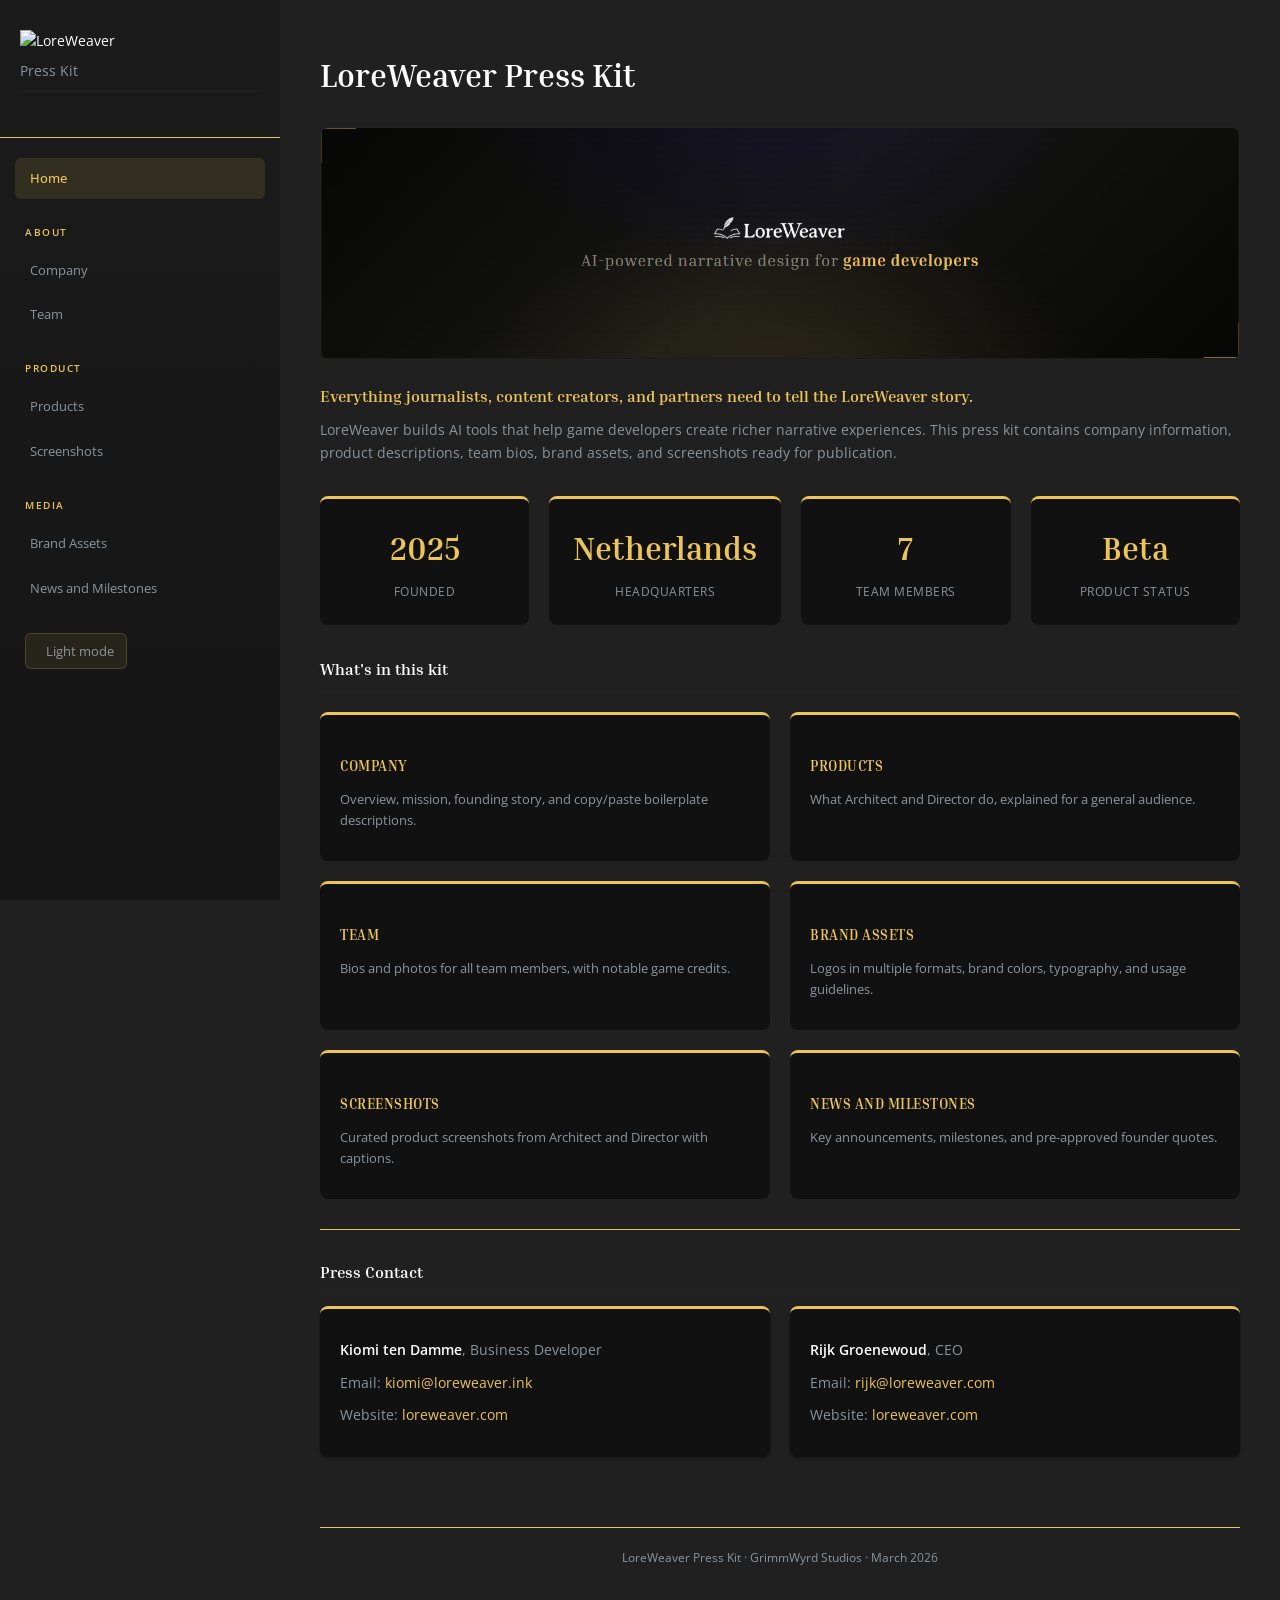
==== index.html @ c93833cc "Initial press kit site" ====
<!DOCTYPE html>
<html lang="en">
<head>
    <meta charset="UTF-8">
    <meta name="viewport" content="width=device-width, initial-scale=1.0">
    <title>LoreWeaver Press Kit</title>
    <link rel="stylesheet" href="styles.css">
</head>
<body>
    <div class="page-wrapper">
        <nav class="sidebar">
            <div class="sidebar-logo">
                <img src="images/logo.png" alt="LoreWeaver">
                <h2>Press Kit</h2>
            </div>

            <div class="nav-section">
                <a href="index.html" class="nav-link active">Home</a>
            </div>

            <div class="nav-section">
                <div class="nav-section-title">About</div>
                <a href="company.html" class="nav-link">Company</a>
                <a href="team.html" class="nav-link">Team</a>
            </div>

            <div class="nav-section">
                <div class="nav-section-title">Product</div>
                <a href="products.html" class="nav-link">Products</a>
                <a href="screenshots.html" class="nav-link">Screenshots</a>
            </div>

            <div class="nav-section">
                <div class="nav-section-title">Media</div>
                <a href="brand-assets.html" class="nav-link">Brand Assets</a>
                <a href="news.html" class="nav-link">News and Milestones</a>
            </div>

            <button class="theme-toggle" id="theme-toggle" onclick="toggleTheme()" title="Toggle light/dark mode">
                <span class="theme-toggle-icon" id="theme-icon"></span> <span id="theme-label"></span>
            </button>
        </nav>

        <main class="main-content">

            <div class="hero" style="text-align: left; padding: 20px 0 10px;">
                <h1 style="font-size: 32px; margin-bottom: 16px;">LoreWeaver Press Kit</h1>
            </div>

            <div style="border-radius: 8px; overflow: hidden; border: 1px solid var(--border-color); margin-bottom: 24px;">
                <img src="images/LoreWeaver Linkedin Banner.png" alt="LoreWeaver: AI-powered narrative design for game developers" style="width: 100%; display: block;">
            </div>

            <div style="margin-bottom: 32px;">
                <p style="font-size: 16px; color: var(--primary-color); font-weight: 600; font-family: 'Inria Serif', serif; margin-bottom: 8px;">Everything journalists, content creators, and partners need to tell the LoreWeaver story.</p>
                <p style="color: var(--text-light); font-size: 14px;">LoreWeaver builds AI tools that help game developers create richer narrative experiences. This press kit contains company information, product descriptions, team bios, brand assets, and screenshots ready for publication.</p>
            </div>

            <div class="metrics-grid" style="margin-bottom: 32px;">
                <div class="metric-card">
                    <div class="metric-value">2025</div>
                    <div class="metric-label">Founded</div>
                </div>
                <div class="metric-card">
                    <div class="metric-value">Netherlands</div>
                    <div class="metric-label">Headquarters</div>
                </div>
                <div class="metric-card">
                    <div class="metric-value">7</div>
                    <div class="metric-label">Team Members</div>
                </div>
                <div class="metric-card">
                    <div class="metric-value">Beta</div>
                    <div class="metric-label">Product Status</div>
                </div>
            </div>

            <h2 style="font-size: 16px; margin-bottom: 16px;">What's in this kit</h2>
            <div class="quick-links">
                <a href="company.html" class="quick-link-group" style="text-decoration: none; cursor: pointer;">
                    <h3>Company</h3>
                    <p style="font-size: 13px; color: var(--text-light);">Overview, mission, founding story, and copy/paste boilerplate descriptions.</p>
                </a>
                <a href="products.html" class="quick-link-group" style="text-decoration: none; cursor: pointer;">
                    <h3>Products</h3>
                    <p style="font-size: 13px; color: var(--text-light);">What Architect and Director do, explained for a general audience.</p>
                </a>
                <a href="team.html" class="quick-link-group" style="text-decoration: none; cursor: pointer;">
                    <h3>Team</h3>
                    <p style="font-size: 13px; color: var(--text-light);">Bios and photos for all team members, with notable game credits.</p>
                </a>
                <a href="brand-assets.html" class="quick-link-group" style="text-decoration: none; cursor: pointer;">
                    <h3>Brand Assets</h3>
                    <p style="font-size: 13px; color: var(--text-light);">Logos in multiple formats, brand colors, typography, and usage guidelines.</p>
                </a>
                <a href="screenshots.html" class="quick-link-group" style="text-decoration: none; cursor: pointer;">
                    <h3>Screenshots</h3>
                    <p style="font-size: 13px; color: var(--text-light);">Curated product screenshots from Architect and Director with captions.</p>
                </a>
                <a href="news.html" class="quick-link-group" style="text-decoration: none; cursor: pointer;">
                    <h3>News and Milestones</h3>
                    <p style="font-size: 13px; color: var(--text-light);">Key announcements, milestones, and pre-approved founder quotes.</p>
                </a>
            </div>

            <hr>

            <h2 style="font-size: 16px; margin-bottom: 12px;">Press Contact</h2>
            <div style="display: grid; grid-template-columns: repeat(2, 1fr); gap: 20px;">
                <div class="card">
                    <p><strong>Kiomi ten Damme</strong>, Business Developer</p>
                    <p>Email: <a href="mailto:kiomi@loreweaver.ink">kiomi@loreweaver.ink</a></p>
                    <p>Website: <a href="https://loreweaver.com">loreweaver.com</a></p>
                </div>
                <div class="card">
                    <p><strong>Rijk Groenewoud</strong>, CEO</p>
                    <p>Email: <a href="mailto:rijk@loreweaver.com">rijk@loreweaver.com</a></p>
                    <p>Website: <a href="https://loreweaver.com">loreweaver.com</a></p>
                </div>
            </div>

            <div class="page-footer">
                LoreWeaver Press Kit &middot; GrimmWyrd Studios &middot; March 2026
            </div>
        </main>
    </div>
<script>
(function() {
    var theme = localStorage.getItem('presskit-theme') || 'dark';
    document.documentElement.setAttribute('data-theme', theme);
    function updateBtn(t) {
        var icon = document.getElementById('theme-icon');
        var label = document.getElementById('theme-label');
        if (icon) icon.textContent = '';
        if (label) label.textContent = t === 'dark' ? 'Light mode' : 'Dark mode';
    }
    window.toggleTheme = function() {
        var current = document.documentElement.getAttribute('data-theme') || 'dark';
        var next = current === 'dark' ? 'light' : 'dark';
        document.documentElement.setAttribute('data-theme', next);
        localStorage.setItem('presskit-theme', next);
        updateBtn(next);
    };
    document.addEventListener('DOMContentLoaded', function() { updateBtn(theme); });
})();
</script>
</body>
</html>
---- styles.css ----
/* LoreWeaver Press Kit - Dark Premium Theme */
/* Matches LoreWeaver house style */

@import url('https://fonts.googleapis.com/css2?family=Inria+Serif:wght@400;700&family=Open+Sans:wght@300;400;500;600;700&display=swap');

:root {
    --primary-color: #ECC457;
    --secondary-color: #D4A843;
    --accent-color: #ECC457;
    --tertiary-color: #3316E6;
    --text-color: #FFFFFF;
    --text-light: #8B949E;
    --border-color: #222222;
    --bg-light: #111111;
    --bg-white: #111111;
    --bg-body: #1F201F;
    --bg-cream: #eae6d5;
    --success-color: #38a169;
    --warning-color: #ECC457;
    --danger-color: #e53e3e;
    --info-color: #ECC457;
}

/* Light Mode Overrides */
[data-theme="light"] {
    --primary-color: #D4A843;
    --secondary-color: #B8922E;
    --accent-color: #D4A843;
    --text-color: #1F201F;
    --text-light: #4a5568;
    --border-color: #e2e8f0;
    --bg-light: #FFFFFF;
    --bg-white: #FFFFFF;
    --bg-body: #F5F5F0;
}

[data-theme="light"] .page-header h1,
[data-theme="light"] h2,
[data-theme="light"] h3 {
    color: #1F201F;
}

[data-theme="light"] td,
[data-theme="light"] strong,
[data-theme="light"] li strong {
    color: #1F201F;
}

[data-theme="light"] thead {
    background: #F0EDE6;
}

[data-theme="light"] th {
    border-bottom: 1px solid #d4cfc4;
}

[data-theme="light"] tbody tr:hover {
    background: #F9F8F5;
}

[data-theme="light"] .card {
    background: #FFFFFF;
    box-shadow: 0 1px 3px rgba(0, 0, 0, 0.1);
}

[data-theme="light"] blockquote,
[data-theme="light"] .callout {
    background: #FFFFFF;
}

[data-theme="light"] code {
    background: #F0EDE6;
}

/* Sidebar stays dark in both modes */
.sidebar,
.sidebar .nav-section-title,
.sidebar .nav-link,
.sidebar .nav-link:hover,
.sidebar .nav-link.active,
.sidebar .sidebar-logo h2 {
    color: revert;
}

.sidebar .nav-section-title {
    color: #ECC457;
}

.sidebar .nav-link {
    color: #8B949E;
}

.sidebar .nav-link:hover {
    color: #FFFFFF;
}

.sidebar .nav-link.active {
    color: #ECC457;
}

.sidebar .sidebar-logo h2 {
    color: #8B949E;
}

/* Theme Toggle Button */
.theme-toggle {
    display: flex;
    align-items: center;
    justify-content: center;
    margin: 10px 25px;
    padding: 8px 12px;
    background: rgba(236, 196, 87, 0.08);
    border: 1px solid rgba(236, 196, 87, 0.2);
    border-radius: 6px;
    color: #8B949E;
    font-size: 13px;
    font-family: 'Open Sans', sans-serif;
    cursor: pointer;
    transition: all 0.2s ease;
}

.theme-toggle:hover {
    background: rgba(236, 196, 87, 0.15);
    color: #FFFFFF;
}

.theme-toggle-icon {
    margin-right: 8px;
    font-size: 16px;
}

* {
    margin: 0;
    padding: 0;
    box-sizing: border-box;
}

body {
    font-family: 'Open Sans', -apple-system, BlinkMacSystemFont, 'Segoe UI', Roboto, sans-serif;
    font-size: 14px;
    line-height: 1.6;
    color: var(--text-color);
    background: var(--bg-body);
}

/* Layout */
.page-wrapper {
    display: flex;
    min-height: 100vh;
}

/* Sidebar Navigation */
.sidebar {
    width: 280px;
    background: linear-gradient(180deg, #1a1b1a, #141514);
    color: white;
    padding: 20px 0;
    position: fixed;
    height: 100vh;
    overflow-y: auto;
}

.sidebar-logo {
    padding: 10px 20px 30px;
    border-bottom: 1px solid var(--primary-color);
    margin-bottom: 20px;
}

.sidebar-logo img {
    max-width: 180px;
    height: auto;
}

.sidebar-logo h2 {
    font-family: 'Open Sans', sans-serif;
    font-size: 14px;
    font-weight: 400;
    color: var(--text-light);
    margin-top: 8px;
}

.nav-section {
    padding: 0 15px;
    margin-bottom: 25px;
}

.nav-section-title {
    font-size: 10px;
    text-transform: uppercase;
    letter-spacing: 1.5px;
    color: var(--primary-color);
    padding: 0 10px;
    margin-bottom: 10px;
    font-family: 'Open Sans', sans-serif;
    font-weight: 600;
}

.nav-link {
    display: block;
    padding: 10px 15px;
    color: var(--text-light);
    text-decoration: none;
    border-radius: 6px;
    margin-bottom: 4px;
    font-size: 13px;
    font-family: 'Open Sans', sans-serif;
    transition: all 0.2s ease;
}

.nav-link:hover {
    background: rgba(236, 196, 87, 0.08);
    color: #FFFFFF;
}

.nav-link.active {
    background: rgba(236, 196, 87, 0.12);
    color: var(--primary-color);
    font-weight: 500;
}

/* Main Content */
.main-content {
    flex: 1;
    margin-left: 280px;
    padding: 30px 40px;
    max-width: 1200px;
    background: var(--bg-body);
}

/* Page Header */
.page-header {
    margin-bottom: 30px;
    padding-bottom: 20px;
    border-bottom: 2px solid var(--primary-color);
}

.page-header h1 {
    font-family: 'Inria Serif', Georgia, serif;
    font-size: 28px;
    font-weight: 700;
    color: #FFFFFF;
    margin-bottom: 8px;
}

.page-header .subtitle {
    color: var(--text-light);
    font-size: 14px;
}

.page-header .version-badge {
    display: inline-block;
    background: var(--primary-color);
    color: #000000;
    padding: 3px 10px;
    border-radius: 4px;
    font-size: 11px;
    font-weight: 600;
    margin-left: 10px;
    vertical-align: middle;
    font-family: 'Open Sans', sans-serif;
}

/* Section Headers */
h2 {
    font-family: 'Inria Serif', Georgia, serif;
    font-size: 20px;
    font-weight: 700;
    color: #FFFFFF;
    margin: 30px 0 15px 0;
    padding-bottom: 8px;
    border-bottom: 1px solid var(--border-color);
}

h3 {
    font-family: 'Inria Serif', Georgia, serif;
    font-size: 16px;
    font-weight: 700;
    color: #FFFFFF;
    margin: 20px 0 12px 0;
}

h4 {
    font-family: 'Inria Serif', Georgia, serif;
    font-size: 14px;
    font-weight: 700;
    color: var(--text-light);
    margin: 15px 0 10px 0;
}

/* Cards */
.card {
    background: #111111;
    border-radius: 8px;
    box-shadow: 0 1px 3px rgba(0, 0, 0, 0.4);
    padding: 20px;
    margin-bottom: 20px;
    border-top: 3px solid var(--primary-color);
}

/* Tables */
table {
    width: 100%;
    border-collapse: collapse;
    margin: 15px 0;
    font-size: 13px;
}

thead {
    background: #111111;
}

th {
    padding: 12px 10px;
    text-align: left;
    font-weight: 600;
    font-size: 11px;
    color: var(--primary-color);
    text-transform: uppercase;
    letter-spacing: 0.5px;
    border-bottom: 1px solid #333333;
}

td {
    padding: 10px;
    border-bottom: 1px solid var(--border-color);
    color: #FFFFFF;
}

tbody tr:hover {
    background: #1a1a1a;
}

/* Callouts */
.callout {
    padding: 15px 20px;
    border-radius: 6px;
    margin: 15px 0;
    border-left: 4px solid var(--primary-color);
    background: #111111;
    color: var(--text-light);
}

blockquote {
    padding: 15px 20px;
    border-radius: 6px;
    margin: 15px 0;
    border-left: 4px solid var(--primary-color);
    background: #111111;
    color: var(--text-light);
}

blockquote p {
    margin: 0;
}

/* Lists */
ul, ol {
    margin: 10px 0;
    padding-left: 25px;
}

li {
    margin: 6px 0;
    color: var(--text-light);
}

li strong {
    color: #FFFFFF;
}

/* Paragraphs */
p {
    margin: 10px 0;
    color: var(--text-light);
}

/* Bold and Strong */
strong {
    font-weight: 600;
    color: #FFFFFF;
}

/* Links */
a {
    color: var(--primary-color);
    text-decoration: none;
}

a:hover {
    text-decoration: underline;
}

/* Horizontal Rules */
hr {
    border: none;
    border-top: 1px solid var(--primary-color);
    margin: 30px 0;
}

/* Footer */
.page-footer {
    margin-top: 50px;
    padding: 20px 0;
    border-top: 1px solid var(--primary-color);
    color: var(--text-light);
    font-size: 12px;
    text-align: center;
}

/* Hero */
.hero { text-align: center; padding: 40px 0 30px; }
.hero h1 { font-family: 'Inria Serif', serif; font-size: 36px; color: #FFFFFF; margin-bottom: 12px; border-bottom: none; }
.hero .tagline { color: var(--text-light); font-size: 16px; margin-bottom: 8px; }

/* Metrics Grid */
.metrics-grid { display: grid; grid-template-columns: repeat(4, 1fr); gap: 20px; margin: 30px 0; }
.metric-card { background: #111111; border-radius: 8px; padding: 24px; text-align: center; border-top: 3px solid var(--primary-color); }
.metric-value { font-family: 'Inria Serif', serif; font-size: 32px; font-weight: 700; color: var(--primary-color); }
.metric-label { font-size: 12px; color: var(--text-light); text-transform: uppercase; letter-spacing: 0.5px; margin-top: 8px; }

[data-theme="light"] .metric-card { background: #FFFFFF; box-shadow: 0 1px 3px rgba(0,0,0,0.1); }
[data-theme="light"] .hero h1 { color: #1F201F; }

/* Quick Links */
.quick-links { display: grid; grid-template-columns: repeat(2, 1fr); gap: 20px; margin: 20px 0; }
.quick-link-group { background: #111111; border-radius: 8px; padding: 20px; border-top: 3px solid var(--primary-color); }
.quick-link-group h3 { font-family: 'Inria Serif', serif; font-size: 14px; color: var(--primary-color); text-transform: uppercase; letter-spacing: 0.5px; margin-bottom: 12px; }
.quick-link-group a { display: block; color: var(--text-light); text-decoration: none; padding: 4px 0; font-size: 13px; }
.quick-link-group a:hover { color: #FFFFFF; }
[data-theme="light"] .quick-link-group { background: #FFFFFF; box-shadow: 0 1px 3px rgba(0,0,0,0.1); }
[data-theme="light"] .quick-link-group a:hover { color: #1F201F; }

/* Team Grid */
.team-grid {
    display: grid;
    grid-template-columns: repeat(3, 1fr);
    gap: 24px;
    margin: 20px 0;
}

.team-card {
    background: #111111;
    border-radius: 8px;
    padding: 24px;
    text-align: center;
    border-top: 3px solid var(--primary-color);
}

.team-card img {
    width: 120px;
    height: 120px;
    border-radius: 50%;
    object-fit: cover;
    margin-bottom: 16px;
    border: 2px solid var(--primary-color);
}

.team-card .team-name {
    font-family: 'Inria Serif', serif;
    font-size: 16px;
    font-weight: 700;
    color: #FFFFFF;
    margin-bottom: 4px;
}

.team-card .team-role {
    font-size: 13px;
    color: var(--primary-color);
    font-weight: 600;
    margin-bottom: 8px;
}

.team-card .team-bio {
    font-size: 13px;
    color: var(--text-light);
    line-height: 1.5;
}

[data-theme="light"] .team-card {
    background: #FFFFFF;
    box-shadow: 0 1px 3px rgba(0,0,0,0.1);
}

[data-theme="light"] .team-card .team-name {
    color: #1F201F;
}

/* Asset Grid */
.asset-grid {
    display: grid;
    grid-template-columns: repeat(2, 1fr);
    gap: 24px;
    margin: 20px 0;
}

.asset-card {
    background: #111111;
    border-radius: 8px;
    padding: 24px;
    border-top: 3px solid var(--primary-color);
    text-align: center;
}

.asset-card.dark-preview {
    background: #111111;
}

.asset-card.light-preview {
    background: #eae6d5;
}

[data-theme="light"] .asset-card.dark-preview {
    background: #1F201F;
}

[data-theme="light"] .asset-card.light-preview {
    background: #eae6d5;
}

.asset-card img {
    max-width: 200px;
    max-height: 150px;
    height: auto;
    margin-bottom: 12px;
}

.asset-card .asset-label {
    font-size: 13px;
    font-weight: 600;
    color: #FFFFFF;
    margin-bottom: 4px;
}

.asset-card.light-preview .asset-label {
    color: #1F201F;
}

.asset-card .asset-desc {
    font-size: 12px;
    color: var(--text-light);
}

.asset-card.light-preview .asset-desc {
    color: #4a5568;
}

/* Color Swatches */
.swatch-grid {
    display: grid;
    grid-template-columns: repeat(5, 1fr);
    gap: 16px;
    margin: 20px 0;
}

.swatch {
    border-radius: 8px;
    padding: 30px 16px 16px;
    text-align: center;
    border: 1px solid var(--border-color);
}

.swatch .swatch-label {
    font-size: 12px;
    font-weight: 600;
    margin-bottom: 4px;
}

.swatch .swatch-hex {
    font-size: 13px;
    font-family: 'Consolas', monospace;
}

/* Screenshot Gallery */
.screenshot-grid {
    display: grid;
    grid-template-columns: 1fr;
    gap: 30px;
    margin: 20px 0;
}

.screenshot-item {
    background: #111111;
    border-radius: 8px;
    overflow: hidden;
    border: 1px solid var(--border-color);
}

.screenshot-item img {
    width: 100%;
    display: block;
    cursor: pointer;
    transition: transform 0.2s;
}

.screenshot-item img:hover {
    transform: scale(1.01);
}

.screenshot-item .screenshot-caption {
    padding: 16px 20px;
    font-size: 13px;
    color: var(--text-light);
}

.screenshot-item .screenshot-caption strong {
    color: #FFFFFF;
    display: block;
    margin-bottom: 4px;
}

[data-theme="light"] .screenshot-item {
    background: #FFFFFF;
    box-shadow: 0 1px 3px rgba(0,0,0,0.1);
}

/* Boilerplate / Copy Block */
.copy-block {
    background: #111111;
    border-radius: 8px;
    padding: 20px;
    margin: 15px 0;
    border-left: 4px solid var(--primary-color);
    position: relative;
}

.copy-block p {
    color: var(--text-light);
    margin: 0;
    line-height: 1.7;
}

.copy-block .copy-label {
    font-size: 11px;
    text-transform: uppercase;
    letter-spacing: 1px;
    color: var(--primary-color);
    font-weight: 600;
    margin-bottom: 8px;
    display: block;
}

[data-theme="light"] .copy-block {
    background: #FFFFFF;
}

/* Milestone Timeline */
.timeline {
    margin: 20px 0;
    padding-left: 0;
    list-style: none;
}

.timeline-item {
    position: relative;
    padding: 0 0 24px 30px;
    border-left: 2px solid var(--border-color);
    margin-left: 8px;
}

.timeline-item:last-child {
    border-left-color: transparent;
}

.timeline-item::before {
    content: '';
    position: absolute;
    left: -7px;
    top: 4px;
    width: 12px;
    height: 12px;
    border-radius: 50%;
    background: var(--primary-color);
}

.timeline-item .timeline-date {
    font-size: 12px;
    color: var(--primary-color);
    font-weight: 600;
    margin-bottom: 4px;
}

.timeline-item .timeline-content {
    font-size: 14px;
    color: var(--text-light);
}

.timeline-item .timeline-content strong {
    color: #FFFFFF;
}

/* Responsive */
@media (max-width: 1024px) {
    .sidebar {
        width: 240px;
    }
    .main-content {
        margin-left: 240px;
        padding: 20px;
    }
}

@media (max-width: 768px) {
    .sidebar {
        position: relative;
        width: 100%;
        height: auto;
    }
    .main-content {
        margin-left: 0;
    }
    .page-wrapper {
        flex-direction: column;
    }
    .team-grid {
        grid-template-columns: repeat(2, 1fr);
    }
    .asset-grid {
        grid-template-columns: 1fr;
    }
    .swatch-grid {
        grid-template-columns: repeat(3, 1fr);
    }
    .metrics-grid {
        grid-template-columns: repeat(2, 1fr);
    }
    .quick-links {
        grid-template-columns: 1fr;
    }
}

@media (max-width: 480px) {
    .team-grid {
        grid-template-columns: 1fr;
    }
    .swatch-grid {
        grid-template-columns: repeat(2, 1fr);
    }
}

/* Print Styles */
@media print {
    .sidebar {
        display: none;
    }
    .main-content {
        margin-left: 0;
        padding: 0;
    }
    .page-wrapper {
        display: block;
    }
    .card {
        box-shadow: none;
        border: 1px solid var(--border-color);
    }
}
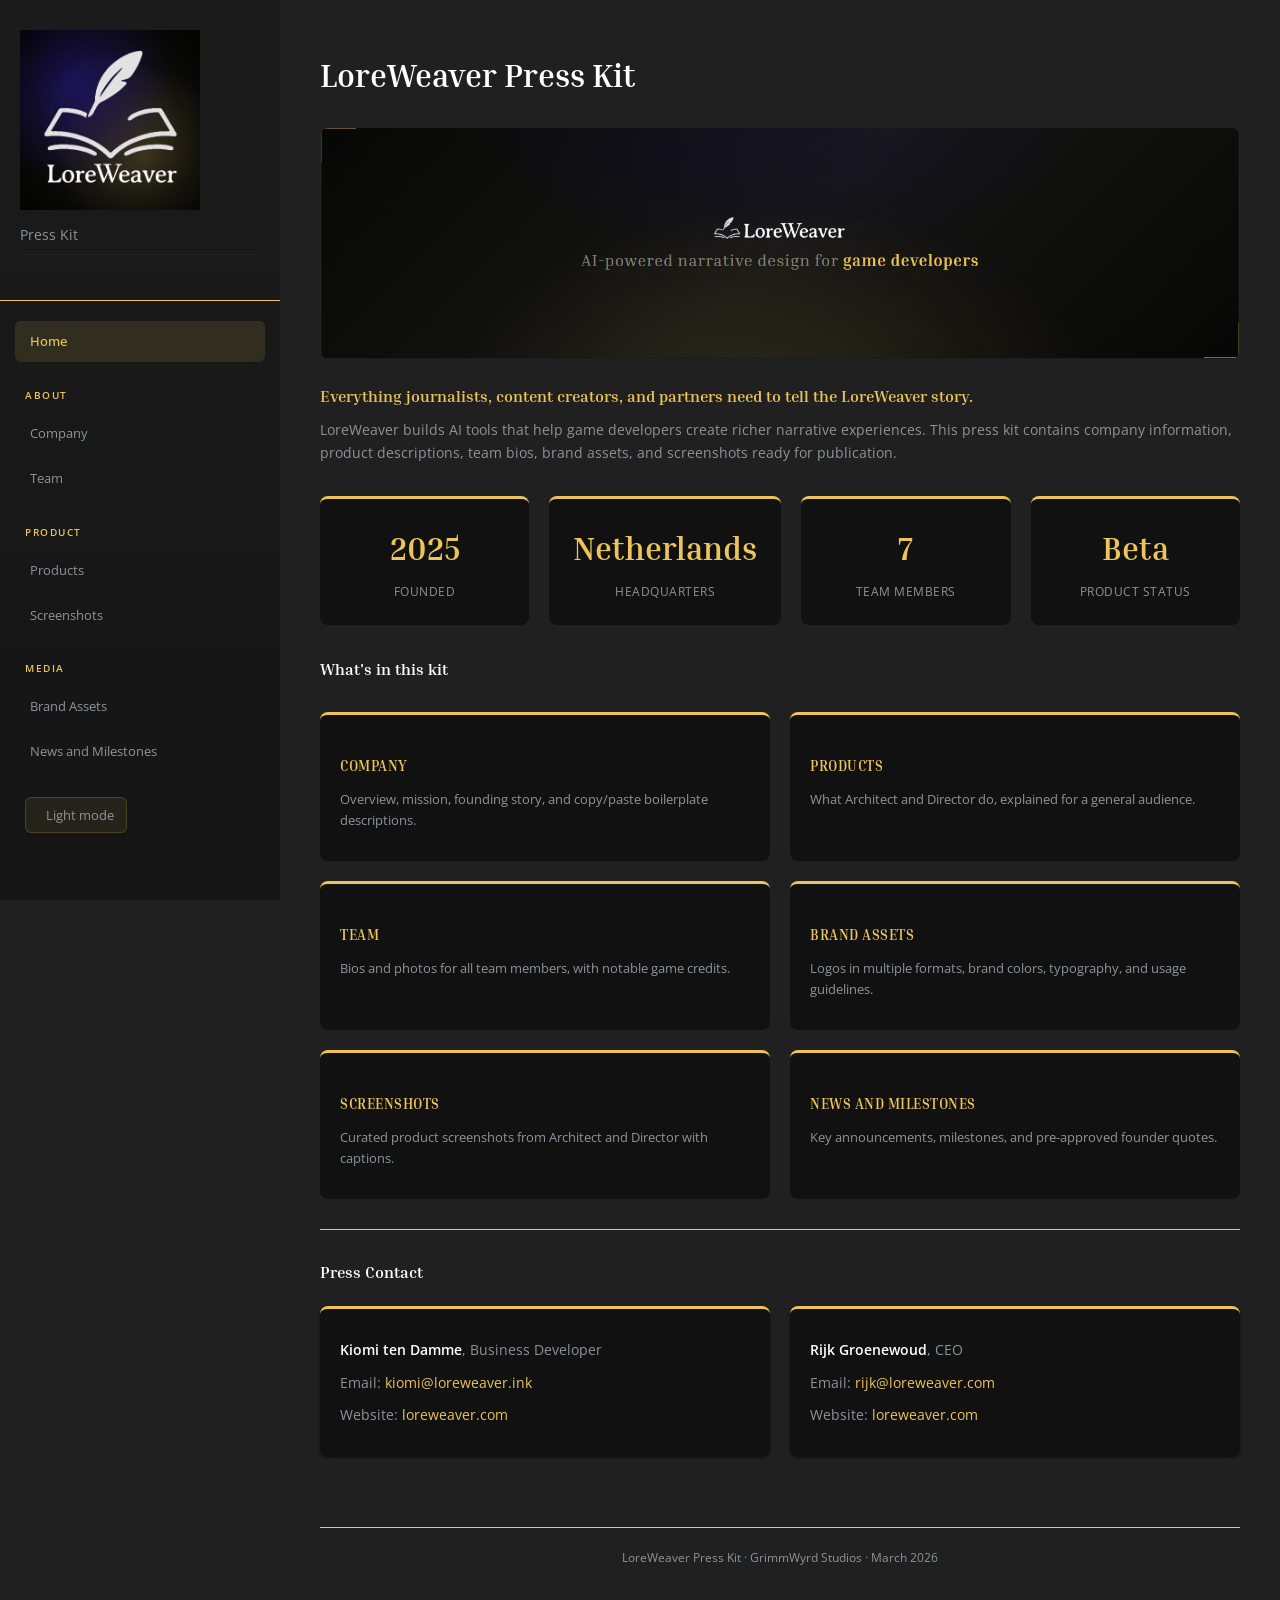
==== commit cdc40e47: "Fix sidebar logo path, add missing logo.png" ====
--- a/index.html
+++ b/index.html
@@ -10,7 +10,7 @@
     <div class="page-wrapper">
         <nav class="sidebar">
             <div class="sidebar-logo">
-                <img src="images/logo.png" alt="LoreWeaver">
+                <img src="images/LoreWeaver Linkedin Logo.png" alt="LoreWeaver">
                 <h2>Press Kit</h2>
             </div>
 
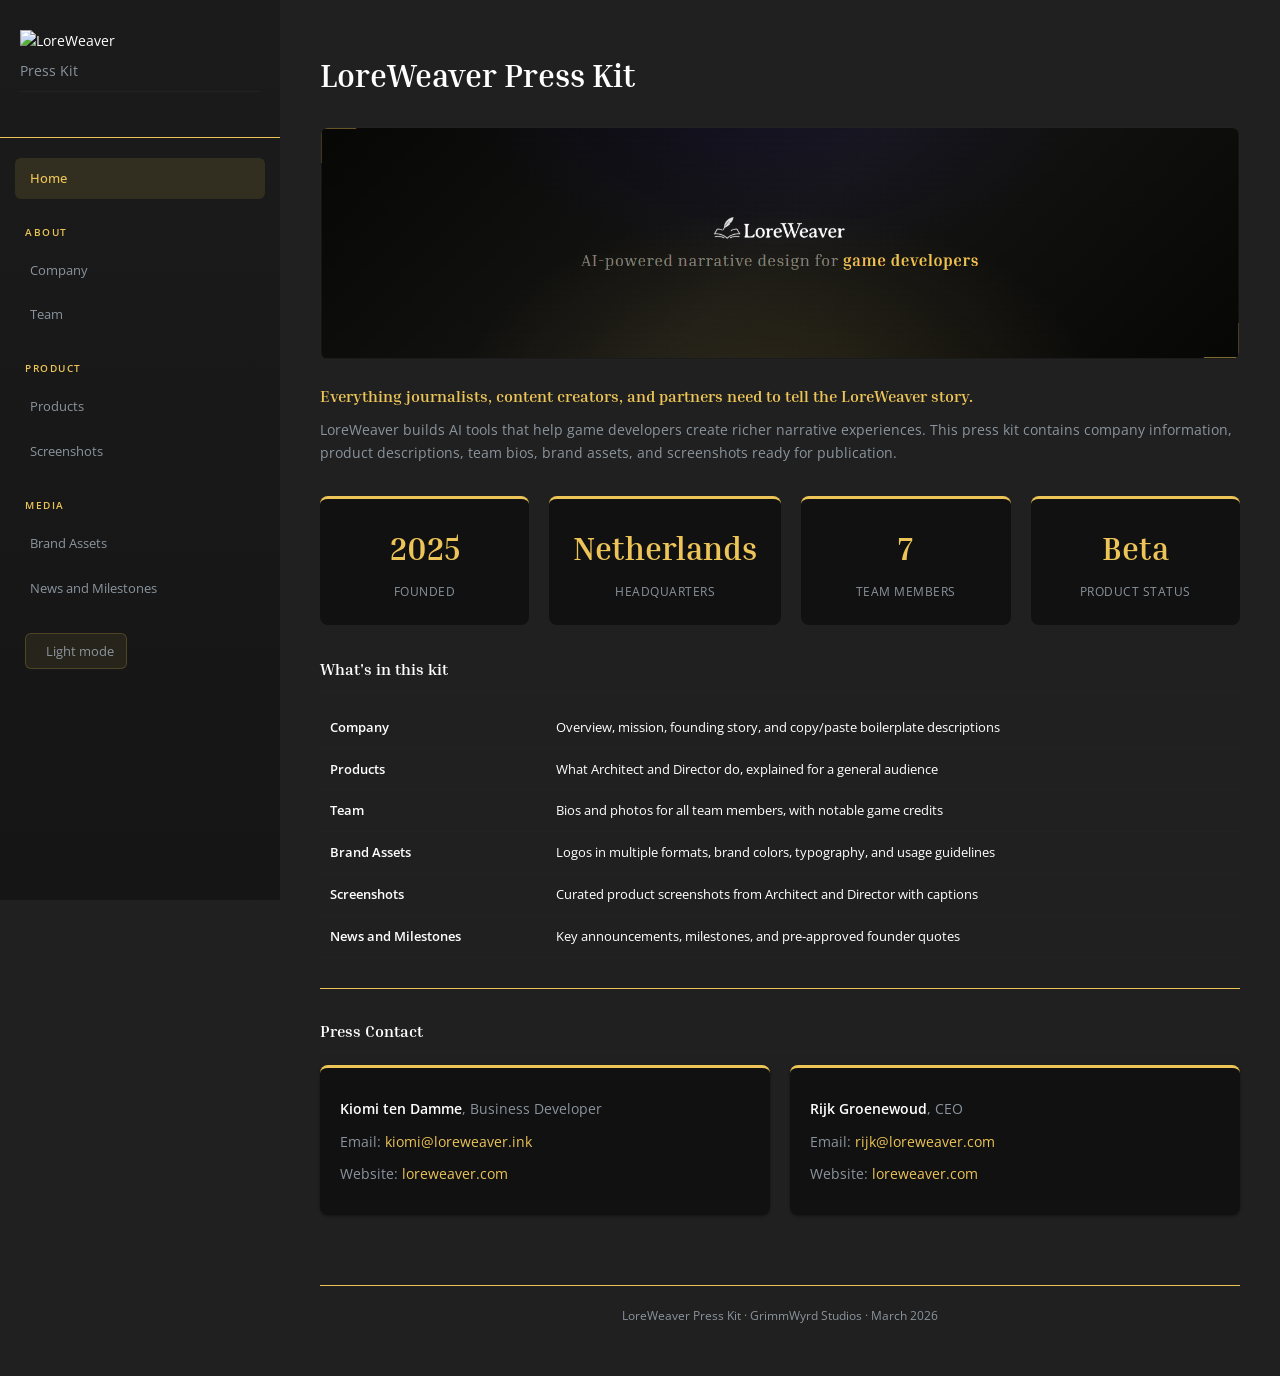
==== commit d5767eb6: "Condense whats-in-this-kit section to table layout" ====
--- a/index.html
+++ b/index.html
@@ -10,7 +10,7 @@
     <div class="page-wrapper">
         <nav class="sidebar">
             <div class="sidebar-logo">
-                <img src="images/LoreWeaver Linkedin Logo.png" alt="LoreWeaver">
+                <img src="images/logo.png" alt="LoreWeaver">
                 <h2>Press Kit</h2>
             </div>
 
@@ -75,33 +75,35 @@
                 </div>
             </div>
 
-            <h2 style="font-size: 16px; margin-bottom: 16px;">What's in this kit</h2>
-            <div class="quick-links">
-                <a href="company.html" class="quick-link-group" style="text-decoration: none; cursor: pointer;">
-                    <h3>Company</h3>
-                    <p style="font-size: 13px; color: var(--text-light);">Overview, mission, founding story, and copy/paste boilerplate descriptions.</p>
-                </a>
-                <a href="products.html" class="quick-link-group" style="text-decoration: none; cursor: pointer;">
-                    <h3>Products</h3>
-                    <p style="font-size: 13px; color: var(--text-light);">What Architect and Director do, explained for a general audience.</p>
-                </a>
-                <a href="team.html" class="quick-link-group" style="text-decoration: none; cursor: pointer;">
-                    <h3>Team</h3>
-                    <p style="font-size: 13px; color: var(--text-light);">Bios and photos for all team members, with notable game credits.</p>
-                </a>
-                <a href="brand-assets.html" class="quick-link-group" style="text-decoration: none; cursor: pointer;">
-                    <h3>Brand Assets</h3>
-                    <p style="font-size: 13px; color: var(--text-light);">Logos in multiple formats, brand colors, typography, and usage guidelines.</p>
-                </a>
-                <a href="screenshots.html" class="quick-link-group" style="text-decoration: none; cursor: pointer;">
-                    <h3>Screenshots</h3>
-                    <p style="font-size: 13px; color: var(--text-light);">Curated product screenshots from Architect and Director with captions.</p>
-                </a>
-                <a href="news.html" class="quick-link-group" style="text-decoration: none; cursor: pointer;">
-                    <h3>News and Milestones</h3>
-                    <p style="font-size: 13px; color: var(--text-light);">Key announcements, milestones, and pre-approved founder quotes.</p>
-                </a>
-            </div>
+            <h2 style="font-size: 16px; margin-bottom: 12px;">What's in this kit</h2>
+            <table>
+                <tbody>
+                <tr>
+                    <td><a href="company.html"><strong>Company</strong></a></td>
+                    <td>Overview, mission, founding story, and copy/paste boilerplate descriptions</td>
+                </tr>
+                <tr>
+                    <td><a href="products.html"><strong>Products</strong></a></td>
+                    <td>What Architect and Director do, explained for a general audience</td>
+                </tr>
+                <tr>
+                    <td><a href="team.html"><strong>Team</strong></a></td>
+                    <td>Bios and photos for all team members, with notable game credits</td>
+                </tr>
+                <tr>
+                    <td><a href="brand-assets.html"><strong>Brand Assets</strong></a></td>
+                    <td>Logos in multiple formats, brand colors, typography, and usage guidelines</td>
+                </tr>
+                <tr>
+                    <td><a href="screenshots.html"><strong>Screenshots</strong></a></td>
+                    <td>Curated product screenshots from Architect and Director with captions</td>
+                </tr>
+                <tr>
+                    <td><a href="news.html"><strong>News and Milestones</strong></a></td>
+                    <td>Key announcements, milestones, and pre-approved founder quotes</td>
+                </tr>
+                </tbody>
+            </table>
 
             <hr>
 
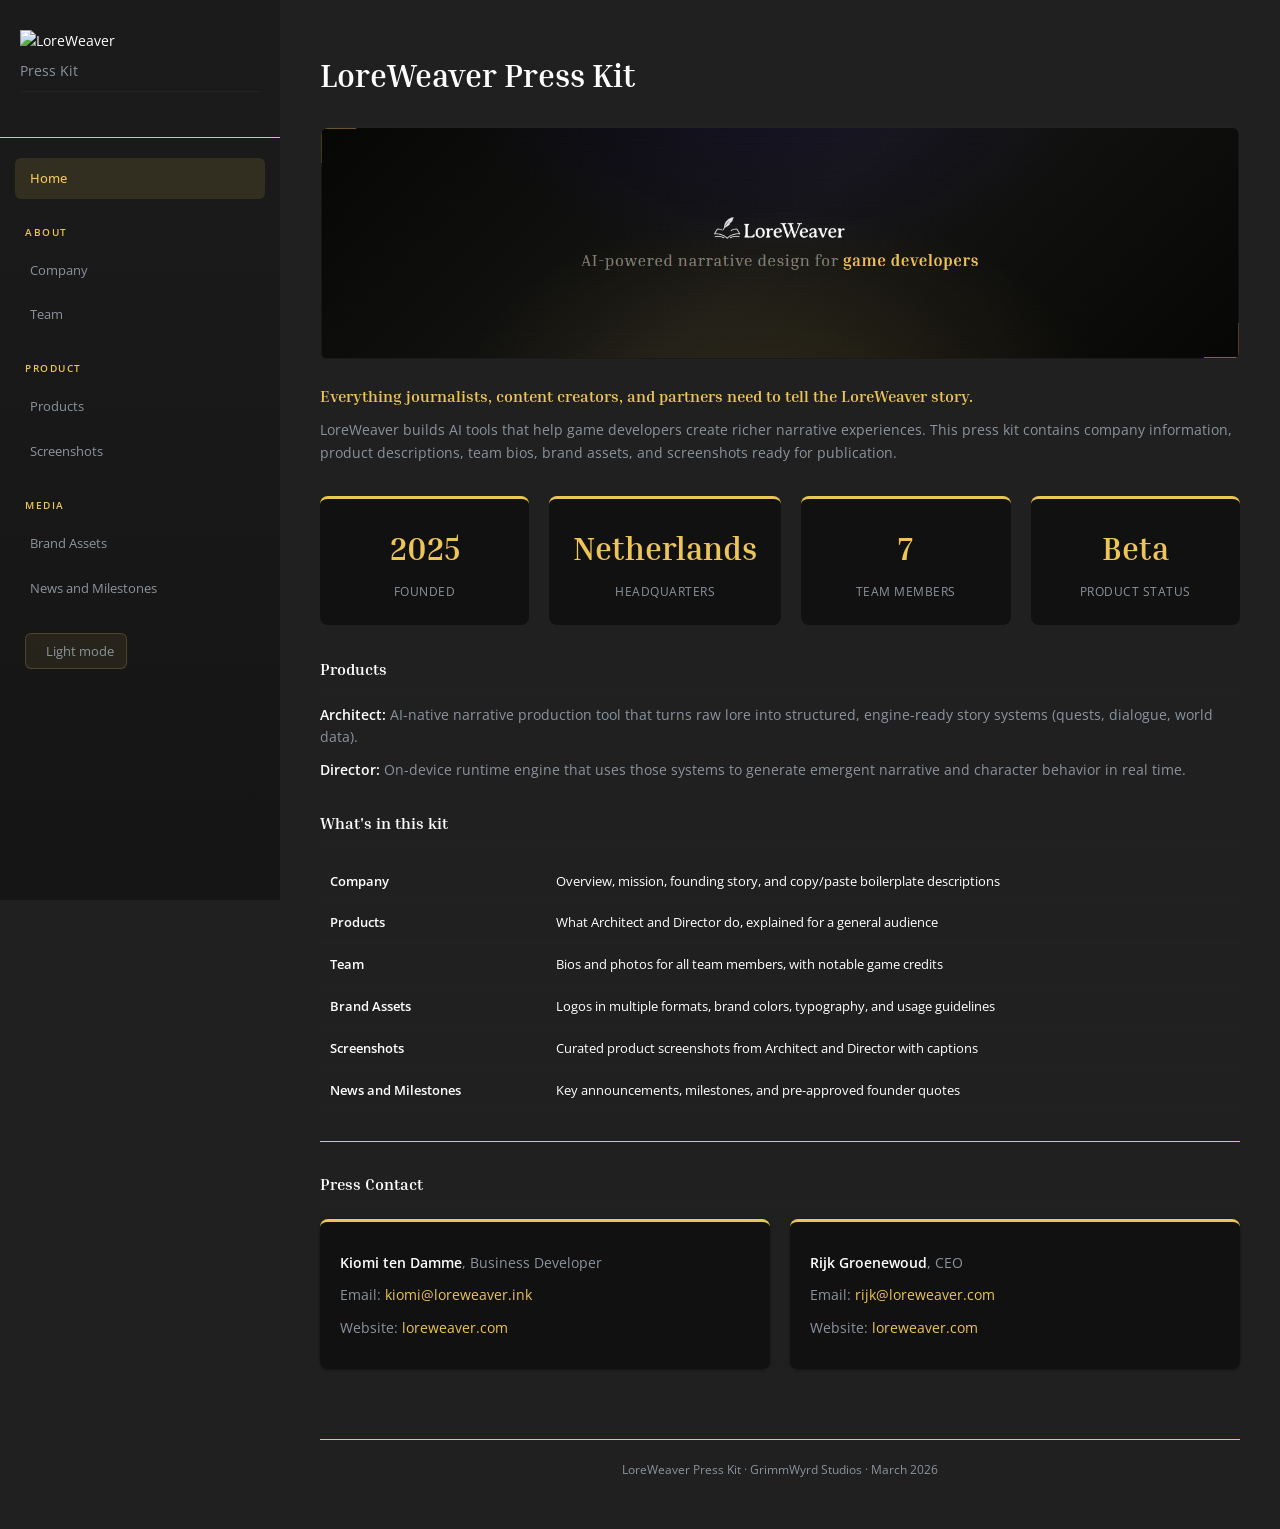
==== commit a5587bd1: "Add product descriptions to index page" ====
--- a/index.html
+++ b/index.html
@@ -4,6 +4,8 @@
     <meta charset="UTF-8">
     <meta name="viewport" content="width=device-width, initial-scale=1.0">
     <title>LoreWeaver Press Kit</title>
+    <meta property="og:image" content="images/loreweaver-thumbnail-400x400.png">
+    <meta property="og:type" content="website">
     <link rel="stylesheet" href="styles.css">
 </head>
 <body>
@@ -74,6 +76,10 @@
                     <div class="metric-label">Product Status</div>
                 </div>
             </div>
+
+            <h2 style="font-size: 16px; margin-bottom: 12px;">Products</h2>
+            <p><strong>Architect:</strong> AI-native narrative production tool that turns raw lore into structured, engine-ready story systems (quests, dialogue, world data).</p>
+            <p><strong>Director:</strong> On-device runtime engine that uses those systems to generate emergent narrative and character behavior in real time.</p>
 
             <h2 style="font-size: 16px; margin-bottom: 12px;">What's in this kit</h2>
             <table>
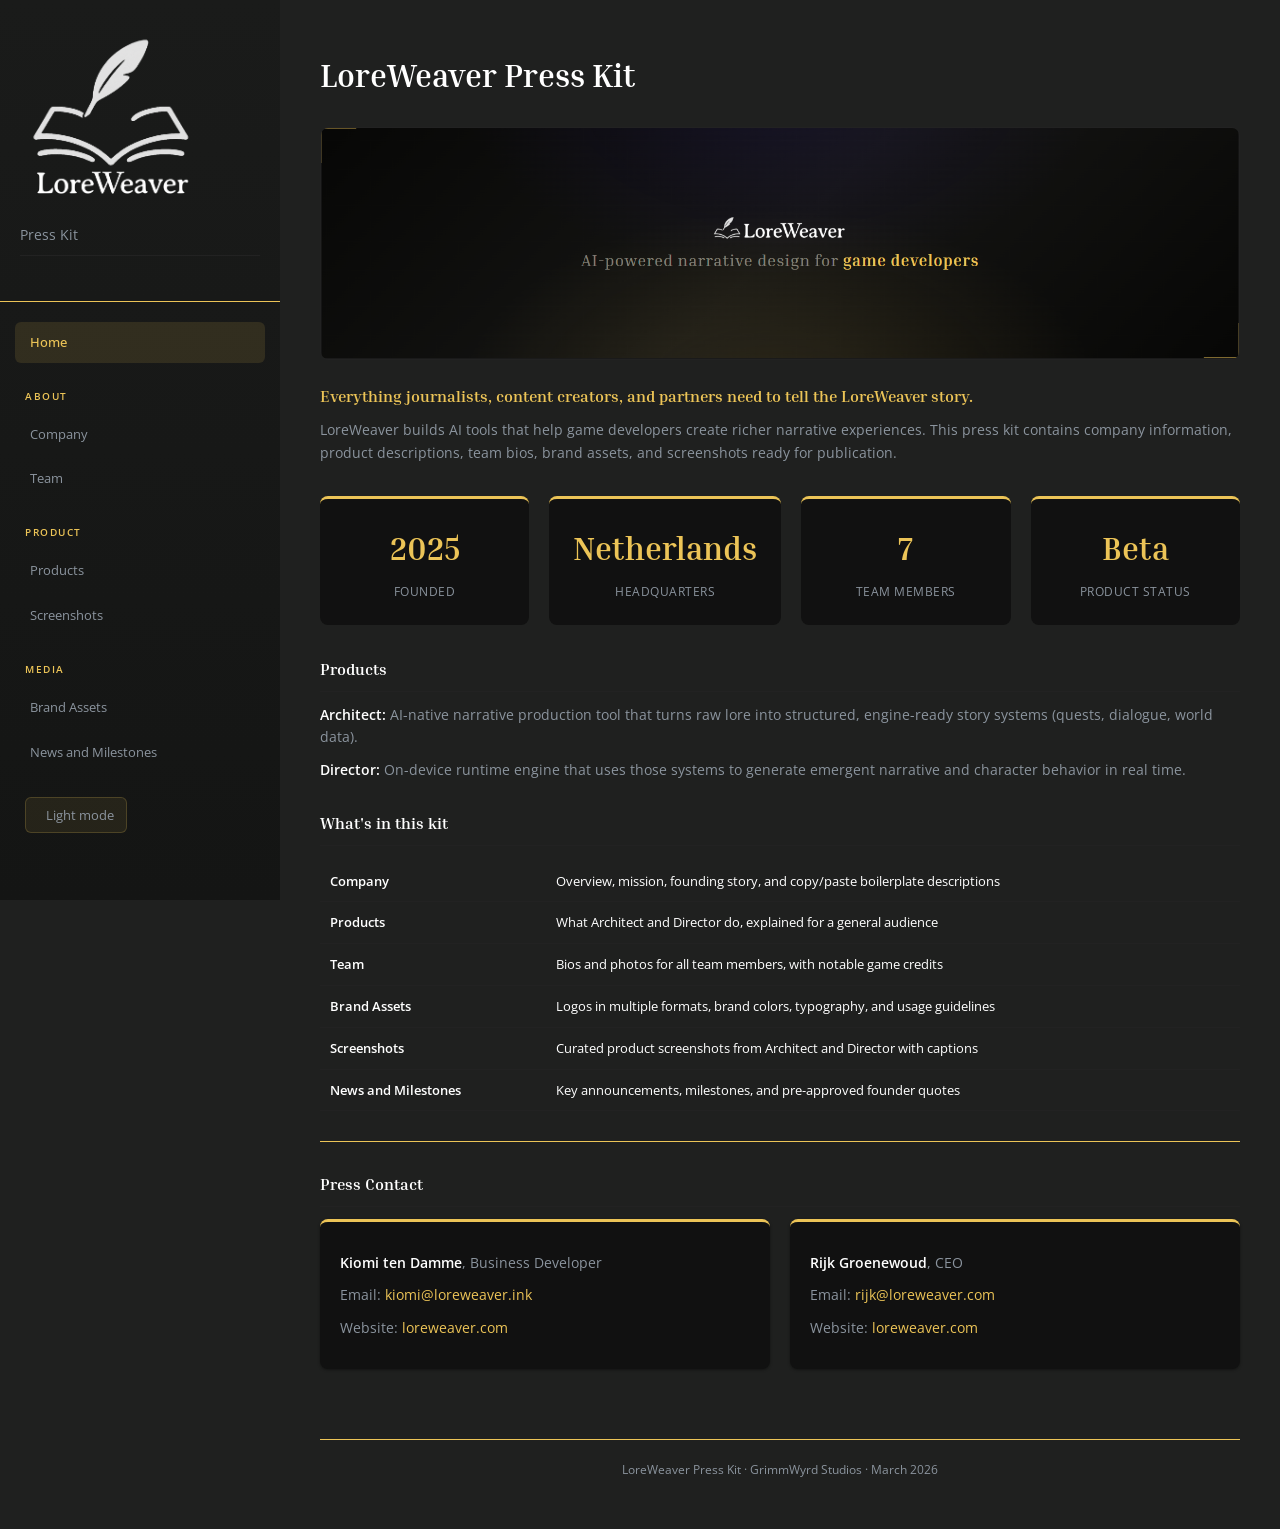
==== commit 901cb4ff: "Update sidebar logo to white wordmark" ====
--- a/index.html
+++ b/index.html
@@ -12,7 +12,7 @@
     <div class="page-wrapper">
         <nav class="sidebar">
             <div class="sidebar-logo">
-                <img src="images/logo.png" alt="LoreWeaver">
+                <img src="images/LoreWeaverLogo_white (1).png" alt="LoreWeaver">
                 <h2>Press Kit</h2>
             </div>
 
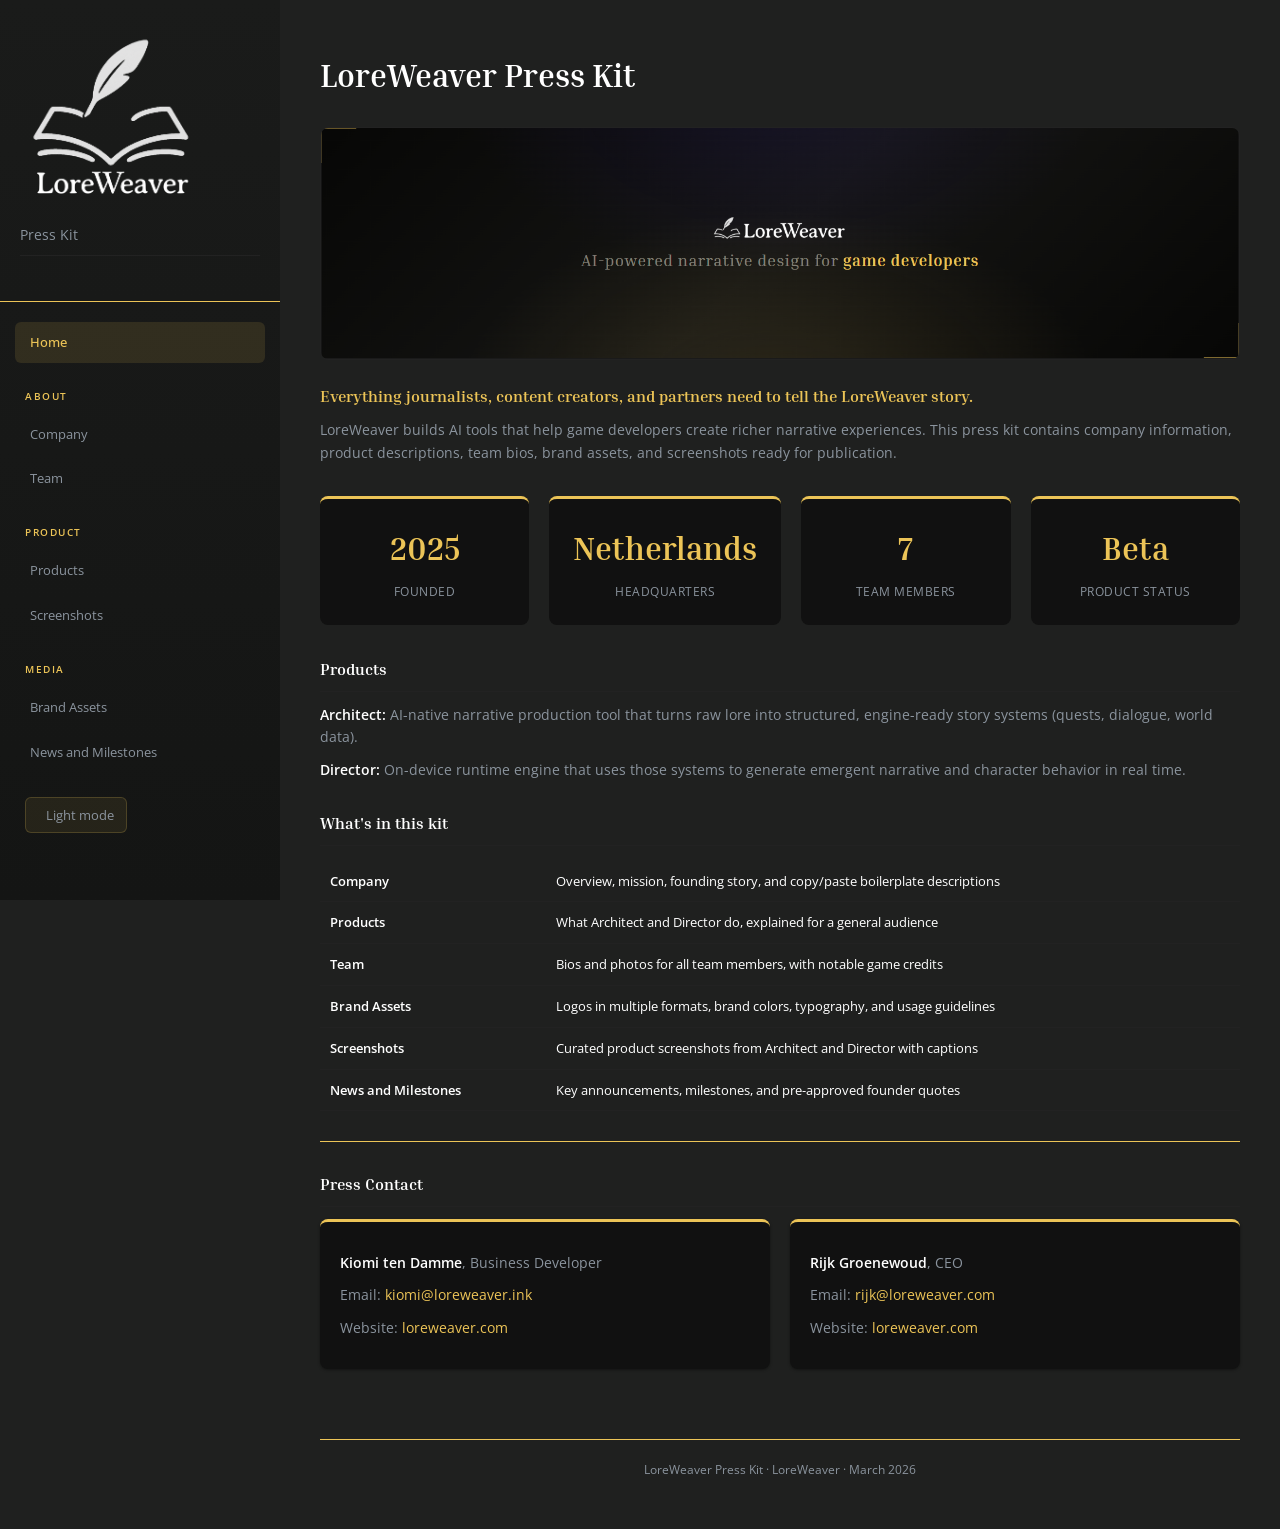
==== commit 786871a1: "Rename GrimmWyrd Studios to LoreWeaver" ====
--- a/index.html
+++ b/index.html
@@ -128,7 +128,7 @@
             </div>
 
             <div class="page-footer">
-                LoreWeaver Press Kit &middot; GrimmWyrd Studios &middot; March 2026
+                LoreWeaver Press Kit &middot; LoreWeaver &middot; March 2026
             </div>
         </main>
     </div>
